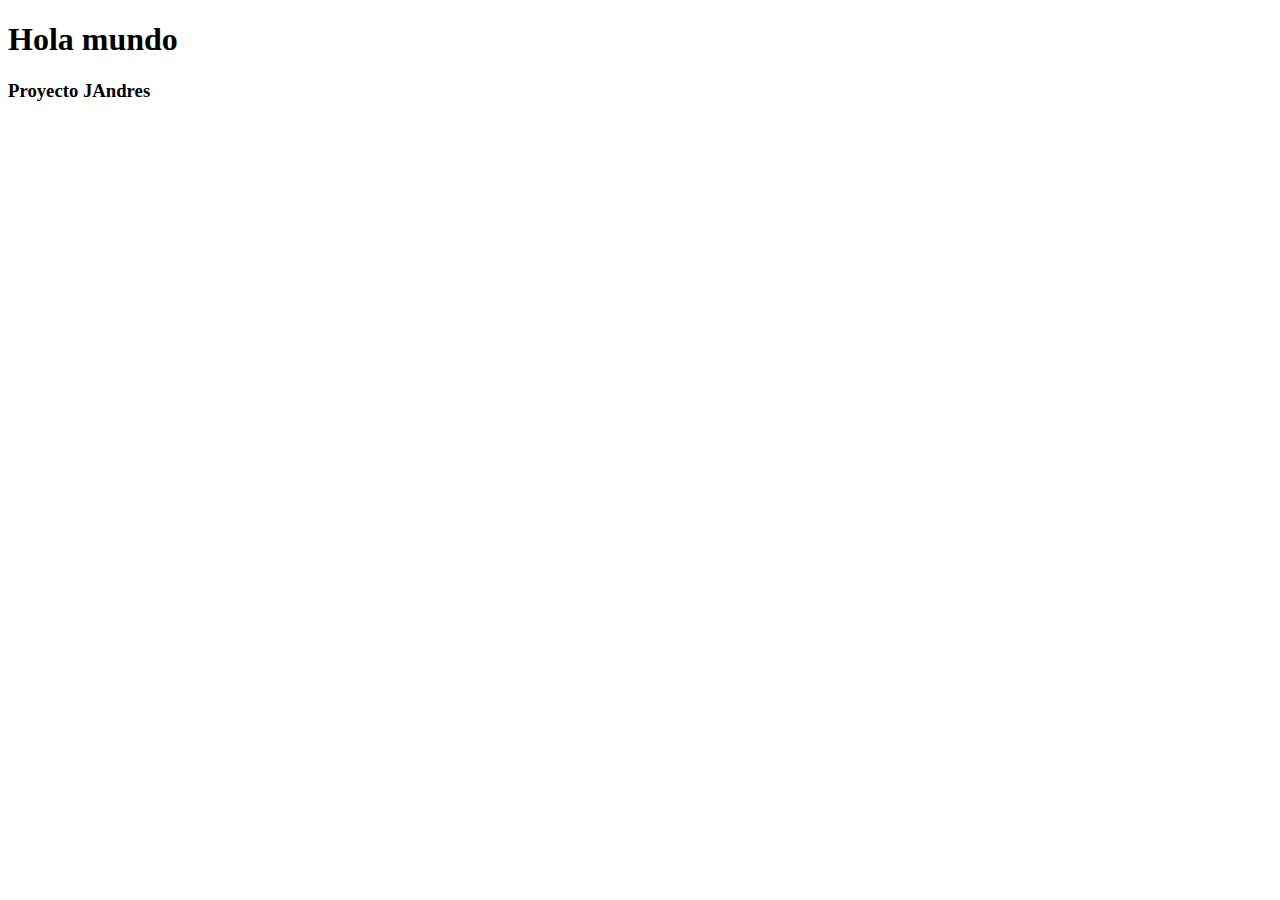
==== JAndres/Index.html @ 01a49d44 "initial commit" ====
<!DOCTYPE html>
<html lang="es">
<head>
	<meta charset="UTF-8">
	<meta name="viewport" content="width=device-width, initial-scale=1.0">
	<title>Landing Page</title>
</head>
<body>
	<h1 class="h1">Hola mundo</h1>
	<h3 class="h3">Proyecto JAndres</h3>
</body>
</html>
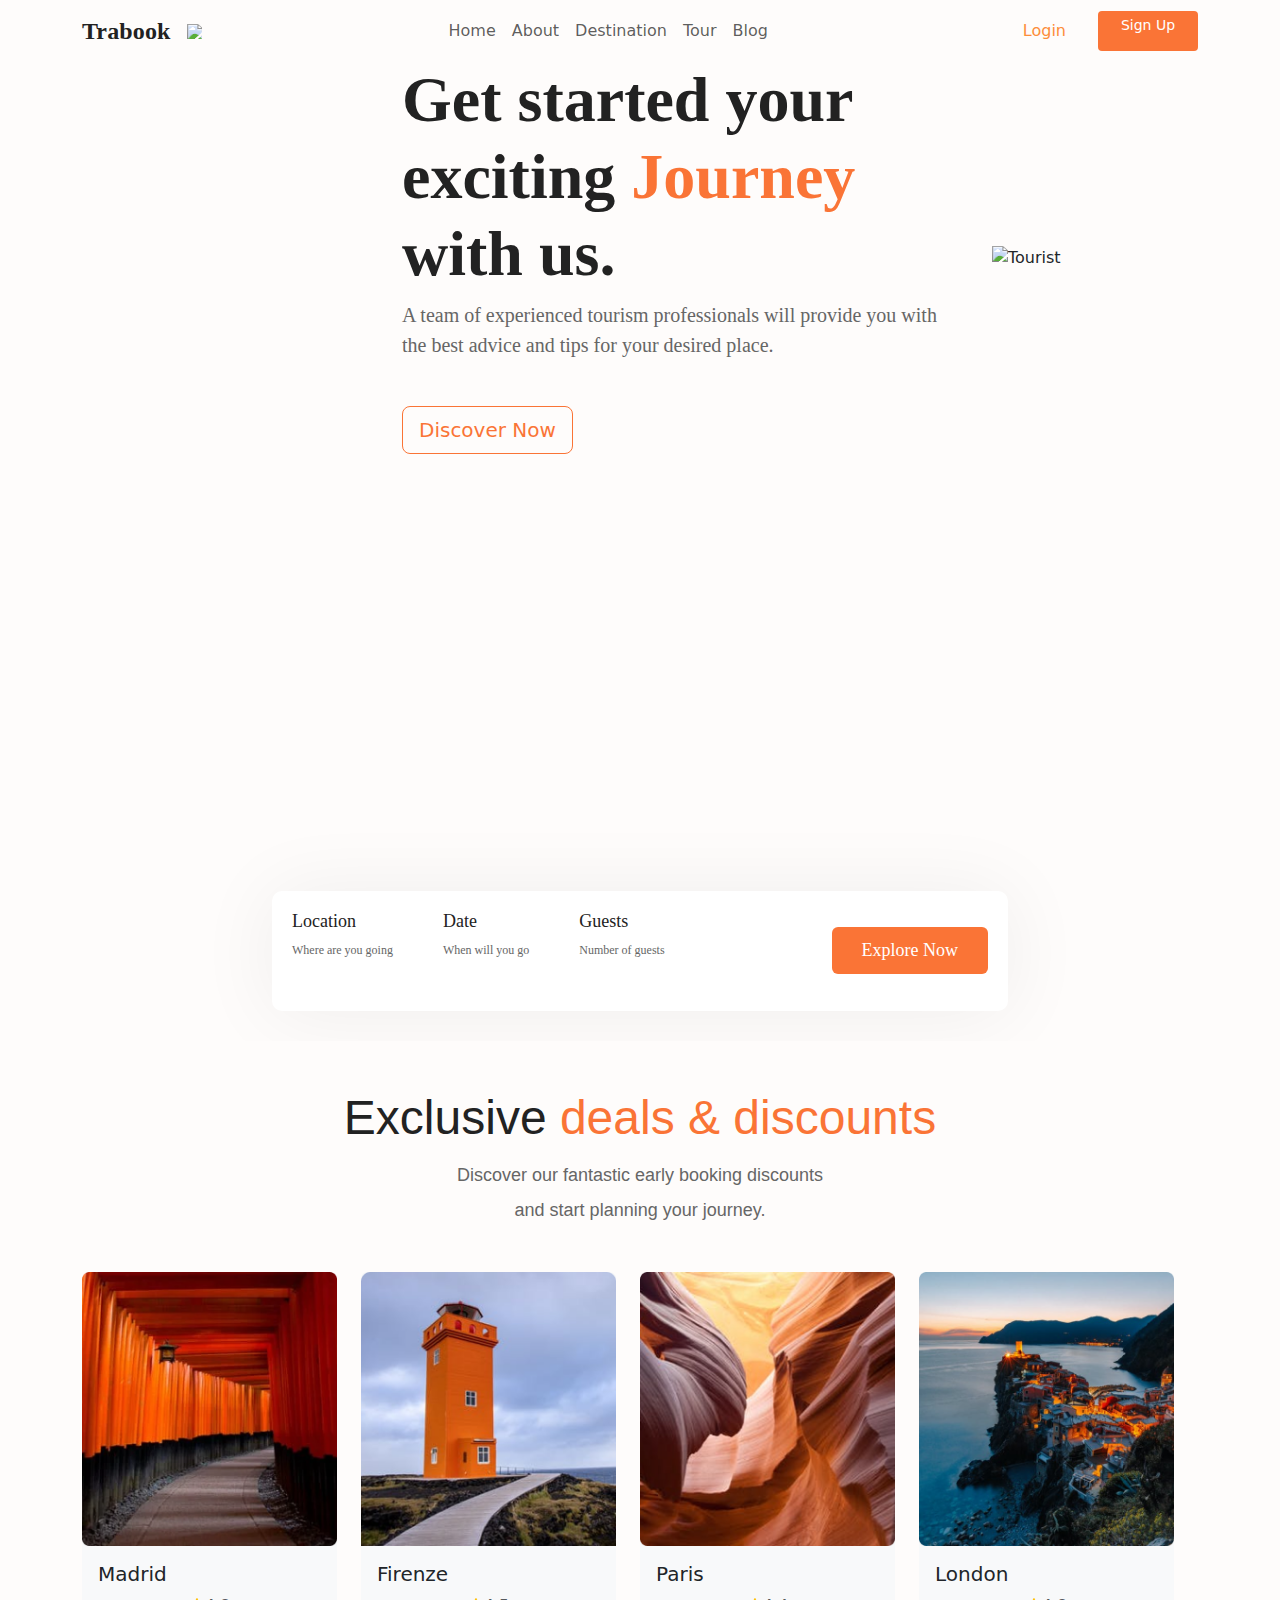
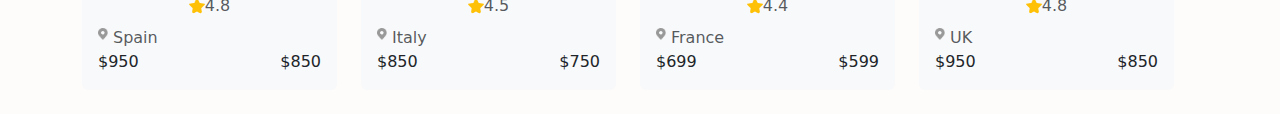
==== commit 6f6b678f: "First commit hero page and exclusive deals" ====
--- a/JAndres/Index.html
+++ b/JAndres/Index.html
@@ -1,12 +1,227 @@
 <!DOCTYPE html>
-<html lang="es">
+<html lang="en">
 <head>
-	<meta charset="UTF-8">
-	<meta name="viewport" content="width=device-width, initial-scale=1.0">
-	<title>Landing Page</title>
+  <meta charset="UTF-8">
+  <meta name="viewport" content="width=device-width, initial-scale=1.0">
+  <title>Your Landing Page</title>
+  <link href="https://cdn.jsdelivr.net/npm/bootstrap@5.3.0/dist/css/bootstrap.min.css" rel="stylesheet">
 </head>
 <body>
-	<h1 class="h1">Hola mundo</h1>
-	<h3 class="h3">Proyecto JAndres</h3>
+
+<!--LANDING PAGE-->	
+  <!-- Nav Menu -->
+  <nav class="navbar navbar-expand-lg navbar-light" style="background: #FEFCFB;">
+    <div class="container">
+		<a class="navbar-brand" href="#" style="
+        font-family: 'Volkhov';
+        font-style: normal;
+        font-weight: 700;
+        font-size: 24px;
+        letter-spacing: 0.006em;
+        color: #222222;">Trabook</a>
+		<img class="vector" src="/img/Vector.png" alt="Vector" style="
+		width: 15px;
+    	height: 15px;
+    	background: #fefcfb;">
+      <div class="collapse navbar-collapse justify-content-center" id="navbarNav">
+        <ul class="navbar-nav">
+          <li class="nav-item"><a class="nav-link" href="#">Home</a></li>
+          <li class="nav-item"><a class="nav-link" href="#">About</a></li>
+          <li class="nav-item"><a class="nav-link" href="#">Destination</a></li>
+          <li class="nav-item"><a class="nav-link" href="#">Tour</a></li>
+          <li class="nav-item"><a class="nav-link" href="#">Blog</a></li>
+        </ul>
+      </div>
+      <div class="navbar-nav ms-auto">
+        <a class="nav-link me-4" href="#" style="color: #FD8D3A;">Login</a>
+		<a class="btn btn-primary btn-sm" href="#" style="
+    	width: 100px;
+    	height: 40px;
+		background-color: #FA7436;
+		border: none;">
+		Sign Up
+	  </a>
+      </div>
+    </div>
+  </nav>
+
+  <!-- Hero Section -->
+  <section class="hero" style="position: relative; width: 1920px; height: 999px; background: #FEFCFB;">
+    <div class="container">
+      <div class="row align-items-center">
+        <div class="col-md-6">
+          <h1 class="display-4" style="font-family: 'Volkhov'; font-weight: 700; font-size: 64px; color: #222222;">
+            Get started your exciting <span style="color: #FA7436;">Journey</span> with us.
+          </h1>
+          <p class="lead" style="font-family: 'Poppins'; font-weight: 400; font-size: 20px; color: #666666;">
+            A team of experienced tourism professionals will provide you with the best advice and tips for your desired place.
+          </p>
+          <a href="#" class="btn btn-outline-primary btn-lg" style="border-color: #FA7436; color: #FA7436; margin-top: 30px">Discover Now</a>
+        </div>
+        <div class="col-md-6">		  
+			<div class="background-overlay" style="position: absolute;
+			width: 25%;
+			height: 30%;
+			background-image: url(/img/touristbg.png);
+			background-size: cover;
+			background-position: center;
+			opacity: 1.0;
+        	"></div>
+          <img src="/img/tourist-with-thumb-up__1_-removebg 1.png" style="max-width: 100%; margin: 20px;" alt="Tourist" class="img-fluid">
+
+        </div>
+      </div>
+    </div>
+  </section>
+
+<!-- Search Bar Section -->
+<section class="search-bar" style="position: relative; background: #FEFCFB; margin-top: -200px; padding: 30px 0;">
+	<div class="container">
+	  <div class="row justify-content-center">
+		<div class="col-md-8">
+		  <div class="search-box" style="background: #FFFFFF; box-shadow: 0px 2px 80px 2px rgba(0, 0, 0, 0.06); border-radius: 10px; padding: 20px; display: flex; justify-content: space-between; align-items: center;">
+			<div class="d-flex">
+			  <div class="text-left mb-3 " style="margin-right: 50px;">
+				<h3 style="font-family: 'Poppins'; font-weight: 500; font-size: 18px; color: #222222;">Location</h3>
+				
+				<p style="font-family: 'Poppins'; font-weight: 400; font-size: 12px; color: #666666;">Where are you going</p>
+			  </div>
+			  <div class="text-left mb-3 " style="margin-right: 50px;" >
+				<h3 style="font-family: 'Poppins'; font-weight: 500; font-size: 18px; color: #222222;">Date</h3>
+				<p style="font-family: 'Poppins'; font-weight: 400; font-size: 12px; color: #666666;">When will you go</p>
+			  </div>
+			  <div class="text-left mb-3" style="margin-right: 30px;">
+				<h3 style="font-family: 'Poppins'; font-weight: 500; font-size: 18px; color: #222222;">Guests</h3>
+				<p style="font-family: 'Poppins'; font-weight: 400; font-size: 12px; color: #666666;">Number of guests</p>
+			  </div>
+			</div>
+			<div class="text-left">
+			  <a href="#" class="btn btn-primary" style="background-color: #FA7436; font-family: 'Poppins'; font-weight: 500; font-size: 18px; padding: 10px 30px; border: none;">Explore Now</a>
+			</div>
+		  </div>
+		</div>
+	  </div>
+	</div>
+  </section>
+
+<!-- Exclusive Deals Section -->
+<section class="exclusive-deals" style="position: relative; background: #FEFCFB;">
+    <div class="container">
+        <div class="row">
+            <div class="col-lg-12 text-center">
+                <h2 class="font-weight-bold mt-5 mb-3" style="font-family: 'Volkhov', sans-serif; font-size: 48px; color: #222222;">Exclusive <span style="color: #FA7436;">deals & discounts</span></h2>
+                    <div class="col-md-12">
+                        <p class="font-weight-light mb-2" style="font-family: 'Poppins', sans-serif; font-size: 18px; color: #666666;">Discover our fantastic early booking discounts</p>
+                        <p class="font-weight-light mb-5" style="font-family: 'Poppins', sans-serif; font-size: 18px; color: #666666;">and start planning your journey.</p>
+                    </div>
+        </div>
+        <div class="row">
+            <div class="col-lg-3 mb-4">
+                <div class="card bg-light border-0">
+                    <img src="img/Image(1).png" class="card-img-top" alt="...">
+                    <div class="card-body">
+                        <h5 class="card-title">Madrid</h5>
+                        <div class="d-flex align-items-center justify-content-center">
+                            <img src="img/star.png" alt="Star" class="mr-1">
+                            <span class="font-weight-bold text-muted">4.8</span>
+                        </div>
+						<div class="d-flex align-items-center justify-content-left">
+							<img src="img/Vector(1).png" alt="vector-point" class="mr-3" style="margin-right: 5px; width: 10px;">
+							<p class="card-text text-muted mt-2">Spain</p>
+							</div>
+                        <div class="d-flex justify-content-between align-items-center">                           
+							<span class="font-weight-light">$950</span>
+                            <span class="font-weight-bold">$850</span>
+ 
+                        </div>
+                    </div>
+                </div>
+            </div>
+            <div class="col-lg-3 mb-4">
+                <div class="card bg-light border-0">
+					<div class="background-overlay" style="position: absolute;
+					width: 100%;
+					height: 60%;
+					background-image: url(/img/Hover\ effect.png);
+					background-size: cover;
+					background-position: center;
+					opacity: 1.0;
+					"></div>
+                    <img src="img/Image(2).png" class="card-img-top" alt="...">
+                    <div class="card-body">
+                        <h5 class="card-title">Firenze</h5>
+                        <div class="d-flex align-items-center justify-content-center">
+                            <img src="img/star.png" alt="Star" class="mr-1">
+                            <span class="font-weight-bold text-muted">4.5</span>
+                        </div>
+						<div class="d-flex align-items-center justify-content-left">
+							<img src="img/Vector(1).png" alt="vector-point" class="mr-3" style="margin-right: 5px; width: 10px;">
+							<p class="card-text text-muted mt-2">Italy</p>
+							</div>
+                        <div class="d-flex justify-content-between align-items-center">
+							<span class="font-weight-light">$850</span>
+                            <span class="font-weight-bold">$750</span>
+                            
+                        </div>
+                    </div>
+                </div>
+            </div>
+            <div class="col-lg-3 mb-4">
+                <div class="card bg-light border-0">
+                    <img src="img/Image(3).png" class="card-img-top" alt="...">
+                    <div class="card-body">
+                        <h5 class="card-title">Paris</h5>
+                        <div class="d-flex align-items-center justify-content-center">
+                            <img src="img/star.png" alt="Star" class="mr-1">
+                            <span class="font-weight-bold text-muted">4.4</span>
+                        </div>
+						<div class="d-flex align-items-center justify-content-left">
+							<img src="img/Vector(1).png" alt="vector-point" class="mr-3" style="margin-right: 5px; width: 10px;">
+							<p class="card-text text-muted mt-2">France</p>
+							</div>
+                        <div class="d-flex justify-content-between align-items-center">     
+							<span class="font-weight-light">$699</span>
+                            <span class="font-weight-bold">$599</span>
+                       
+                        </div>
+                    </div>
+                </div>
+            </div>
+            <div class="col-lg-3 mb-4">
+                <div class="card bg-light border-0">
+                    <img src="img/Image(4).png" class="card-img-top" alt="...">
+                    <div class="card-body">
+                       <h5 class="card-title">London</h5>
+                        <div class="d-flex align-items-center justify-content-center"> 
+                            <img src="img/star.png" alt="Star" class="mr-1">
+                            <span class="font-weight-bold text-muted">4.8</span>
+                        </div>
+						<div class="d-flex align-items-center justify-content-left">
+						<img src="img/Vector(1).png" alt="vector-point" class="mr-3" style="margin-right: 5px; width: 10px;">
+                        <p class="card-text text-muted mt-2">UK</p>
+						</div>
+                        <div class="d-flex justify-content-between align-items-center">
+							<span class="font-weight-light">$950</span>
+                            <span class="font-weight-bold">$850</span>
+                            
+                        </div>
+                    </div>
+                </div>
+            </div>
+        </div>
+    </div>
+</section>
+
+
+  
+  
+  
+  
+  
+  
+  
+  
+
+  <script src="https://cdn.jsdelivr.net/npm/bootstrap@5.3.0/dist/js/bootstrap.bundle.min.js"></script>
 </body>
-</html>+</html>
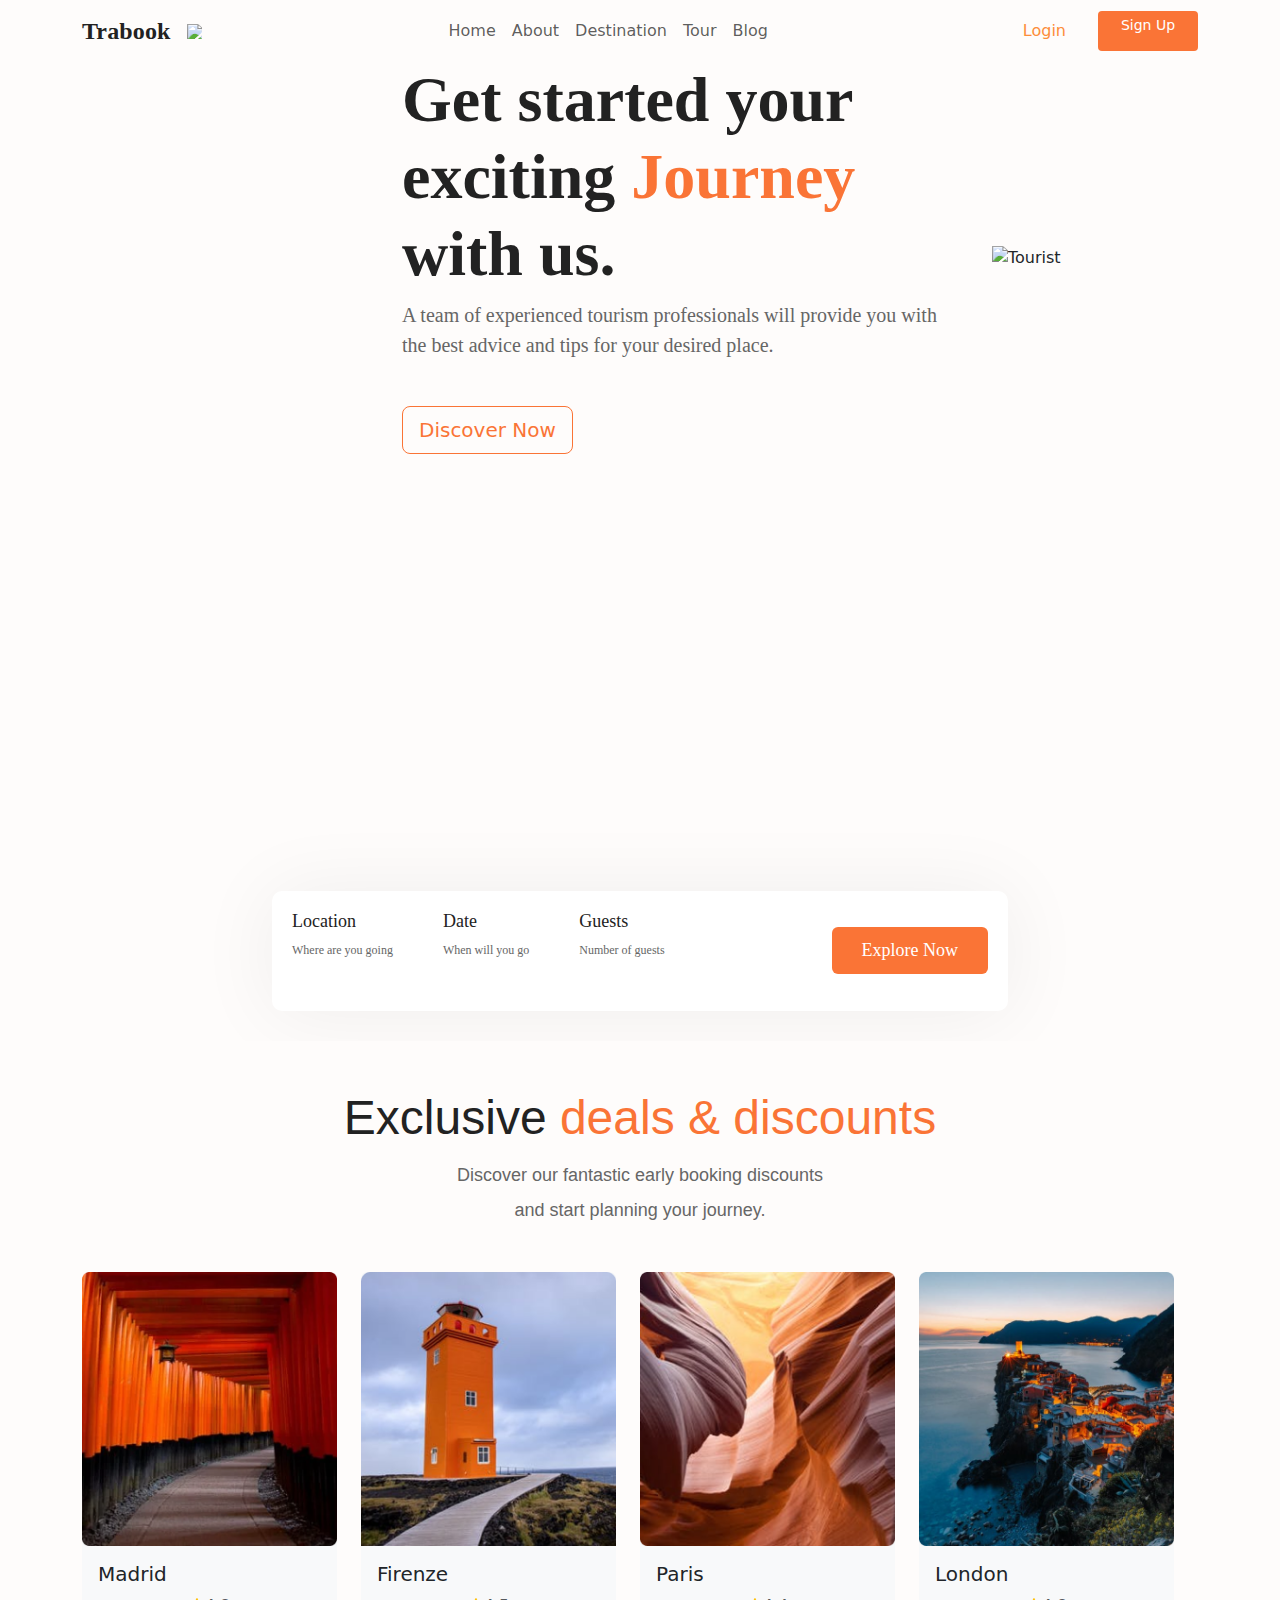
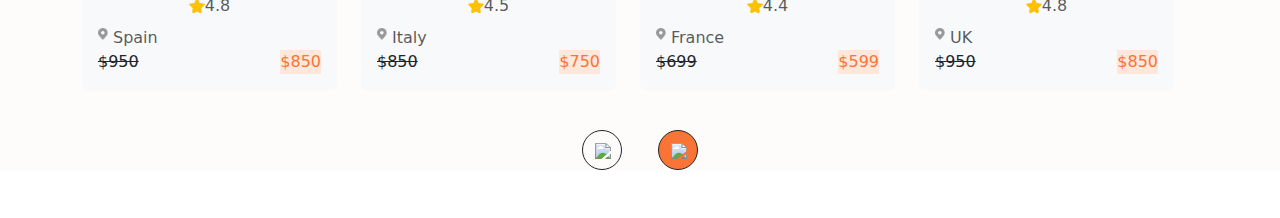
==== commit 89018251: "Added slider buttons" ====
--- a/JAndres/Index.html
+++ b/JAndres/Index.html
@@ -130,8 +130,8 @@
 							<p class="card-text text-muted mt-2">Spain</p>
 							</div>
                         <div class="d-flex justify-content-between align-items-center">                           
-							<span class="font-weight-light">$950</span>
-                            <span class="font-weight-bold">$850</span>
+							<del class="font-weight-light">$950</del>
+                            <span class="font-weight-bold" style="color: #FA7436; background-color: #FFE7DB;">$850</span>
  
                         </div>
                     </div>
@@ -159,8 +159,8 @@
 							<p class="card-text text-muted mt-2">Italy</p>
 							</div>
                         <div class="d-flex justify-content-between align-items-center">
-							<span class="font-weight-light">$850</span>
-                            <span class="font-weight-bold">$750</span>
+							<del class="font-weight-light">$850</del>
+                            <span class="font-weight-bold" style="color: #FA7436; background-color: #FFE7DB;">$750</span>
                             
                         </div>
                     </div>
@@ -180,8 +180,8 @@
 							<p class="card-text text-muted mt-2">France</p>
 							</div>
                         <div class="d-flex justify-content-between align-items-center">     
-							<span class="font-weight-light">$699</span>
-                            <span class="font-weight-bold">$599</span>
+							              <del class="font-weight-light ">$699</del>
+                            <span class="font-weight-bold" style="color: #FA7436; background-color: #FFE7DB;;">$599</span>
                        
                         </div>
                     </div>
@@ -201,19 +201,30 @@
                         <p class="card-text text-muted mt-2">UK</p>
 						</div>
                         <div class="d-flex justify-content-between align-items-center">
-							<span class="font-weight-light">$950</span>
-                            <span class="font-weight-bold">$850</span>
+							<del class="font-weight-light">$950</del>
+                            <span class="font-weight-bold" style="color: #FA7436; background-color: #FFE7DB;;">$850</span>
                             
                         </div>
                     </div>
                 </div>
             </div>
         </div>
-    </div>
+        </div>
+        <div class="row mt-3 mb-5" >
+          <div class="col-12 text-center">
+              <button class="btn btn-dark rounded-circle" style="width: 40px; height: 40px; margin-right: 30px; background-color: #FEFCFB;">
+                  <span> <img src="/img/arrow-left.svg" style=" width: 20px;"> </span>
+              </button>
+              <button class="btn btn-dark rounded-circle" style="width: 40px; height: 40px; background-color: #FA7436;">
+                <span > <img src="/img/arrow-right.svg" style=" width: 20px; color: #FFFFFF;"> </span>
+              </button>
+          </div>
+        </div>
 </section>
 
 
-  
+
+
   
   
   
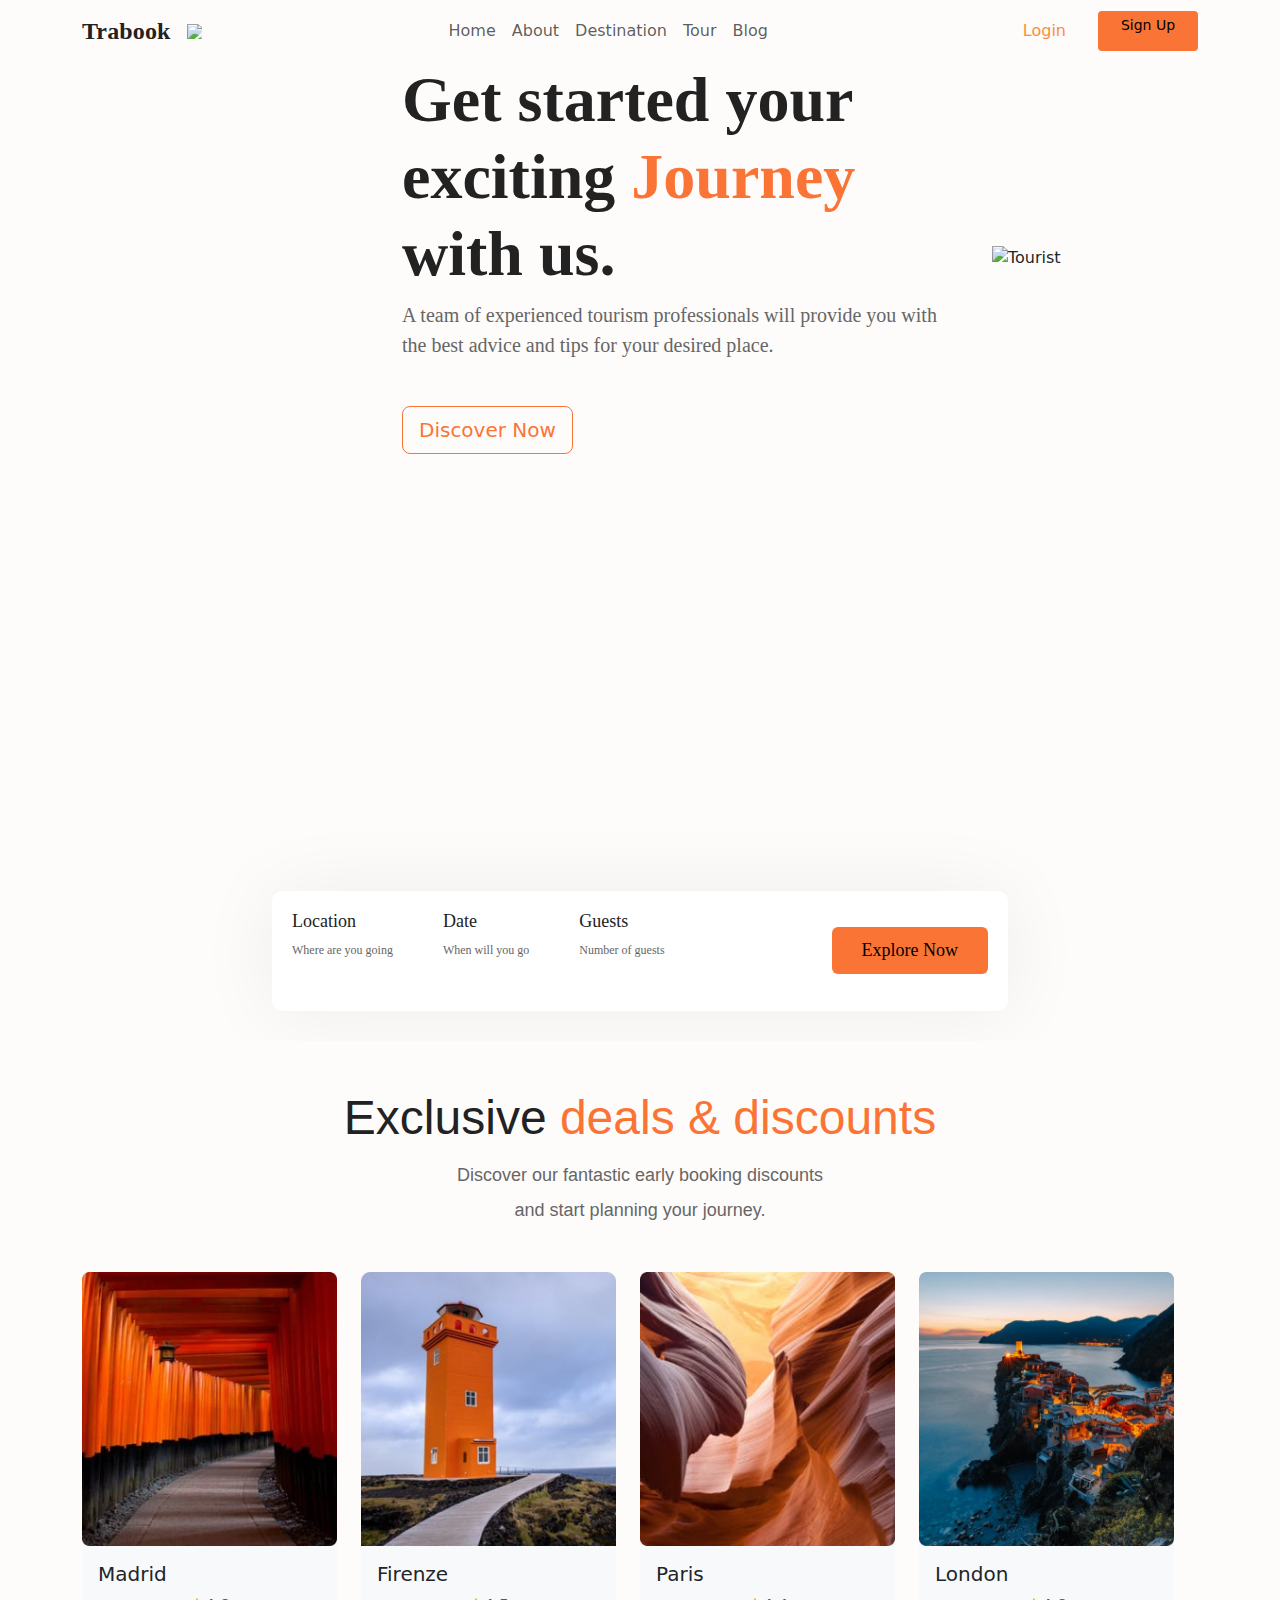
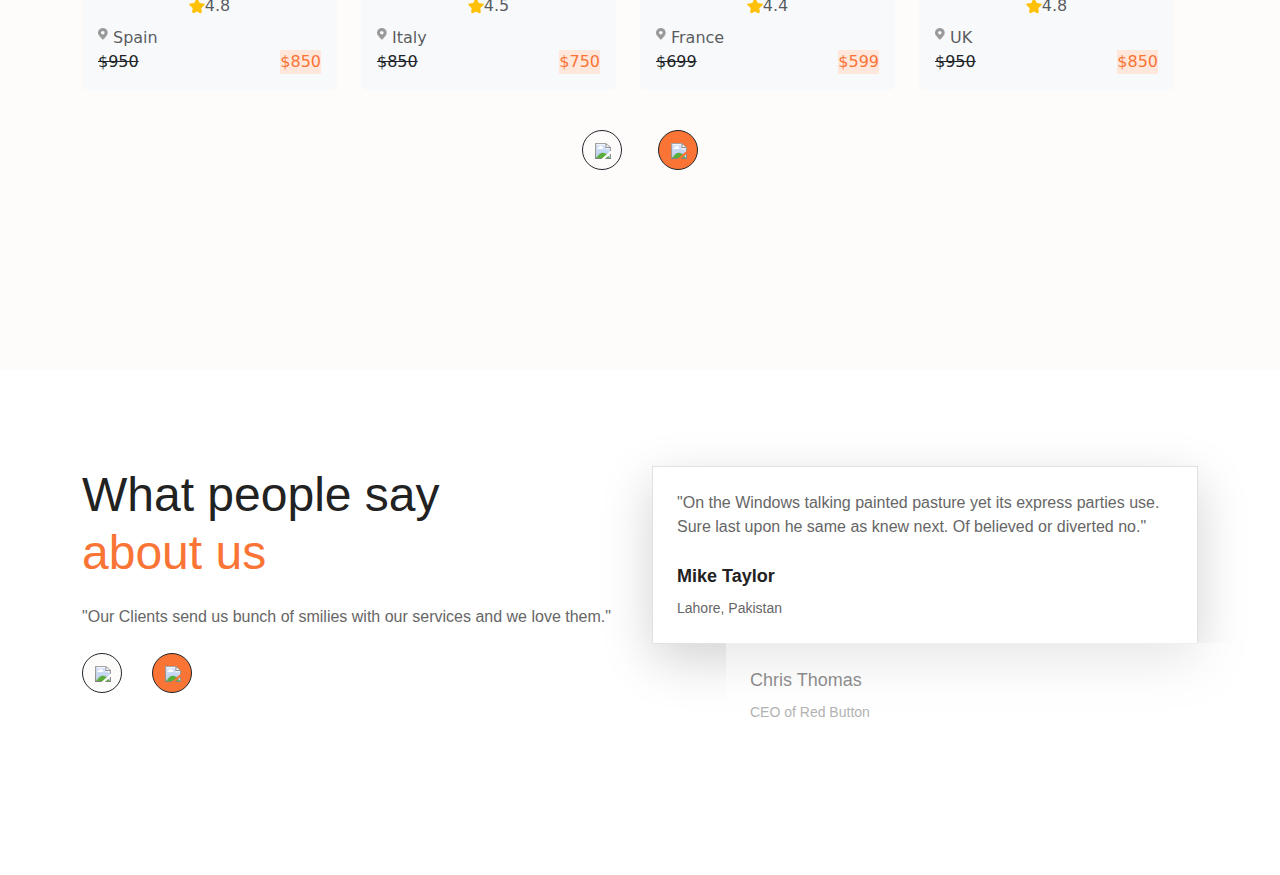
==== commit 03962afa: "What people say about us first commit" ====
--- a/JAndres/Index.html
+++ b/JAndres/Index.html
@@ -34,7 +34,7 @@
       </div>
       <div class="navbar-nav ms-auto">
         <a class="nav-link me-4" href="#" style="color: #FD8D3A;">Login</a>
-		<a class="btn btn-primary btn-sm" href="#" style="
+		<a class="btn btn-light btn-sm" href="#" style="
     	width: 100px;
     	height: 40px;
 		background-color: #FA7436;
@@ -96,7 +96,7 @@
 			  </div>
 			</div>
 			<div class="text-left">
-			  <a href="#" class="btn btn-primary" style="background-color: #FA7436; font-family: 'Poppins'; font-weight: 500; font-size: 18px; padding: 10px 30px; border: none;">Explore Now</a>
+			  <a href="#" class="btn btn-light" style="background-color: #FA7436; font-family: 'Poppins'; font-weight: 500; font-size: 18px; padding: 10px 30px; border: none;">Explore Now</a>
 			</div>
 		  </div>
 		</div>
@@ -105,7 +105,7 @@
   </section>
 
 <!-- Exclusive Deals Section -->
-<section class="exclusive-deals" style="position: relative; background: #FEFCFB;">
+<section class="exclusive-deals mb-5" style="position: relative; background: #FEFCFB;">
     <div class="container">
         <div class="row">
             <div class="col-lg-12 text-center">
@@ -211,7 +211,7 @@
         </div>
         </div>
         <div class="row mt-3 mb-5" >
-          <div class="col-12 text-center">
+          <div class="col-12 text-center" style="margin-bottom: 200px;">
               <button class="btn btn-dark rounded-circle" style="width: 40px; height: 40px; margin-right: 30px; background-color: #FEFCFB;">
                   <span> <img src="/img/arrow-left.svg" style=" width: 20px;"> </span>
               </button>
@@ -222,7 +222,49 @@
         </div>
 </section>
 
-
+<!--Testimonial section-->
+<section class="testimonial-section py-5">
+  <div class="container">
+      <div class="row">
+          <div class="col-lg-6">
+              <h2 class="font-weight-bold mb-4" style="font-family: 'Volkhov', sans-serif; font-size: 48px;">
+                  <span style="color: #222222;">What people say</span><br>
+                  <span style="color: #FA7436;"> about us</span>
+              </h2>
+              <p class="font-italic mb-4" style="font-family: 'Roboto', sans-serif; font-size: 16px; color: #666666;">
+                  "Our Clients send us bunch of smilies with our services and we love them."
+              </p>
+              <div class="d-flex">
+                  <div class="slider-buttons mr-2">
+                    <button class="btn btn-dark rounded-circle" style="width: 40px; height: 40px; margin-right: 30px; background-color: #FEFCFB;">
+                      <span> <img src="/img/arrow-left.svg" style=" width: 20px;"> </span>
+                  </button>
+                  </div>
+                  <div class="slider-buttons">
+                    <button class="btn btn-dark rounded-circle" style="width: 40px; height: 40px; background-color: #FA7436;">
+                      <span > <img src="/img/arrow-right.svg" style=" width: 20px; color: #FFFFFF;"> </span>
+                    </button>
+                  </div>
+              </div>
+          </div>
+          <div class="col-lg-6">
+              <div class="testimonial-box bg-white border rounded-lg shadow-lg position-relative">
+                  <div class="testimonial-client-1 p-4">
+                      <p class="font-weight-normal mb-4" style="font-family: 'Roboto', sans-serif; font-size: 16px; color: #666666;">
+                          "On the Windows talking painted pasture yet its express parties use. Sure last upon he same as knew next. Of believed or diverted no."
+                      </p>
+                      <p class="font-weight-bold mb-2" style="font-family: 'Poppins', sans-serif; font-size: 18px; color: #222222; font-weight: bold;">Mike Taylor</p>
+                      <p class="font-weight-normal mb-0" style="font-family: 'Poppins', sans-serif; font-size: 14px; color: #666666;">Lahore, Pakistan</p>
+                  </div>
+                  <div class="testimonial-client-2 p-4 position-absolute" style="background: rgba(255, 255, 255, 0.9); opacity: 0.5; margin-left: -854px; width: 602px; height: 232px; left: 927px; ;">
+                      <p class="font-weight-bold mb-2" style="font-family: 'Poppins', sans-serif; font-size: 18px; color: #222222;">Chris Thomas</p>
+                      <p class="font-weight-normal mb-0" style="font-family: 'Poppins', sans-serif; font-size: 14px; color: #666666;">CEO of Red Button</p>
+                  </div>
+              </div>
+          </div>
+      </div>
+  </div>
+</section>
 
 
   
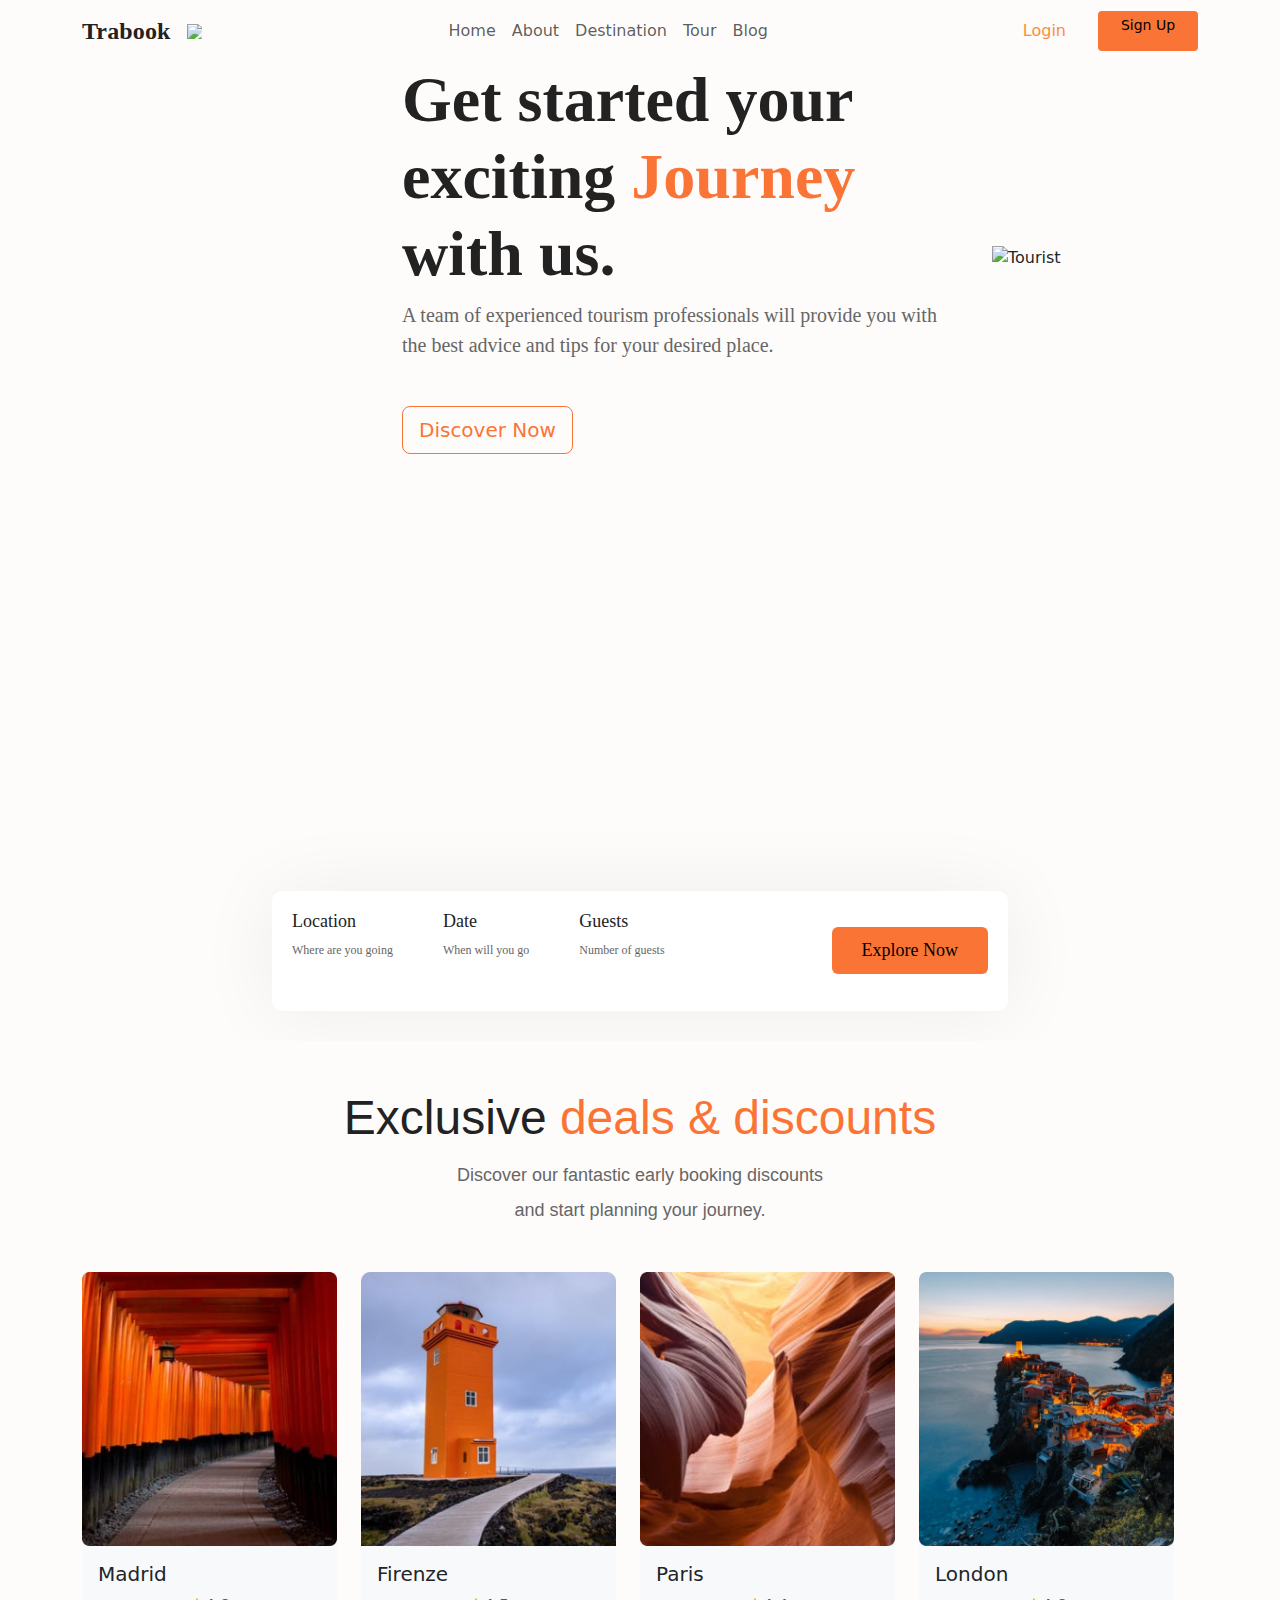
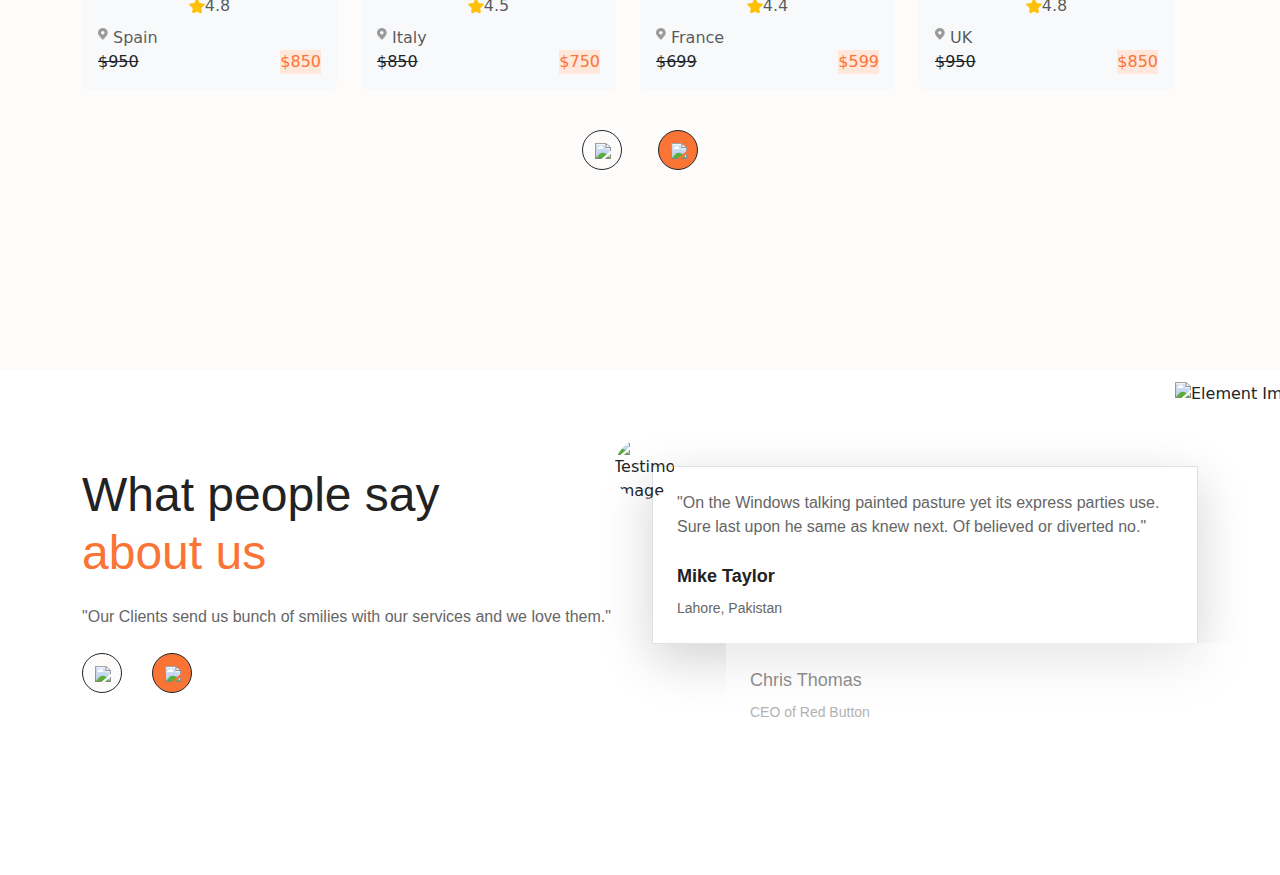
==== commit 7b12bf45: "Testimonial section second commit" ====
--- a/JAndres/Index.html
+++ b/JAndres/Index.html
@@ -249,6 +249,9 @@
           </div>
           <div class="col-lg-6">
               <div class="testimonial-box bg-white border rounded-lg shadow-lg position-relative">
+                <div class="rounded-image">
+                  <img src="/img/testimonial1.png" alt="Testimonial Image" class="rounded-circle" style="position: absolute; left: -39px; top: -28px; width: 60px; height: 60px;">
+              </div>
                   <div class="testimonial-client-1 p-4">
                       <p class="font-weight-normal mb-4" style="font-family: 'Roboto', sans-serif; font-size: 16px; color: #666666;">
                           "On the Windows talking painted pasture yet its express parties use. Sure last upon he same as knew next. Of believed or diverted no."
@@ -260,6 +263,12 @@
                       <p class="font-weight-bold mb-2" style="font-family: 'Poppins', sans-serif; font-size: 18px; color: #222222;">Chris Thomas</p>
                       <p class="font-weight-normal mb-0" style="font-family: 'Poppins', sans-serif; font-size: 14px; color: #666666;">CEO of Red Button</p>
                   </div>
+                  <img src="/img/Element.png" alt="Element Image" style="    position: absolute;
+                  width: 159px;
+                  height: 186px;
+                  right: -137px;
+                  top: -85px;
+                  ">
               </div>
           </div>
       </div>
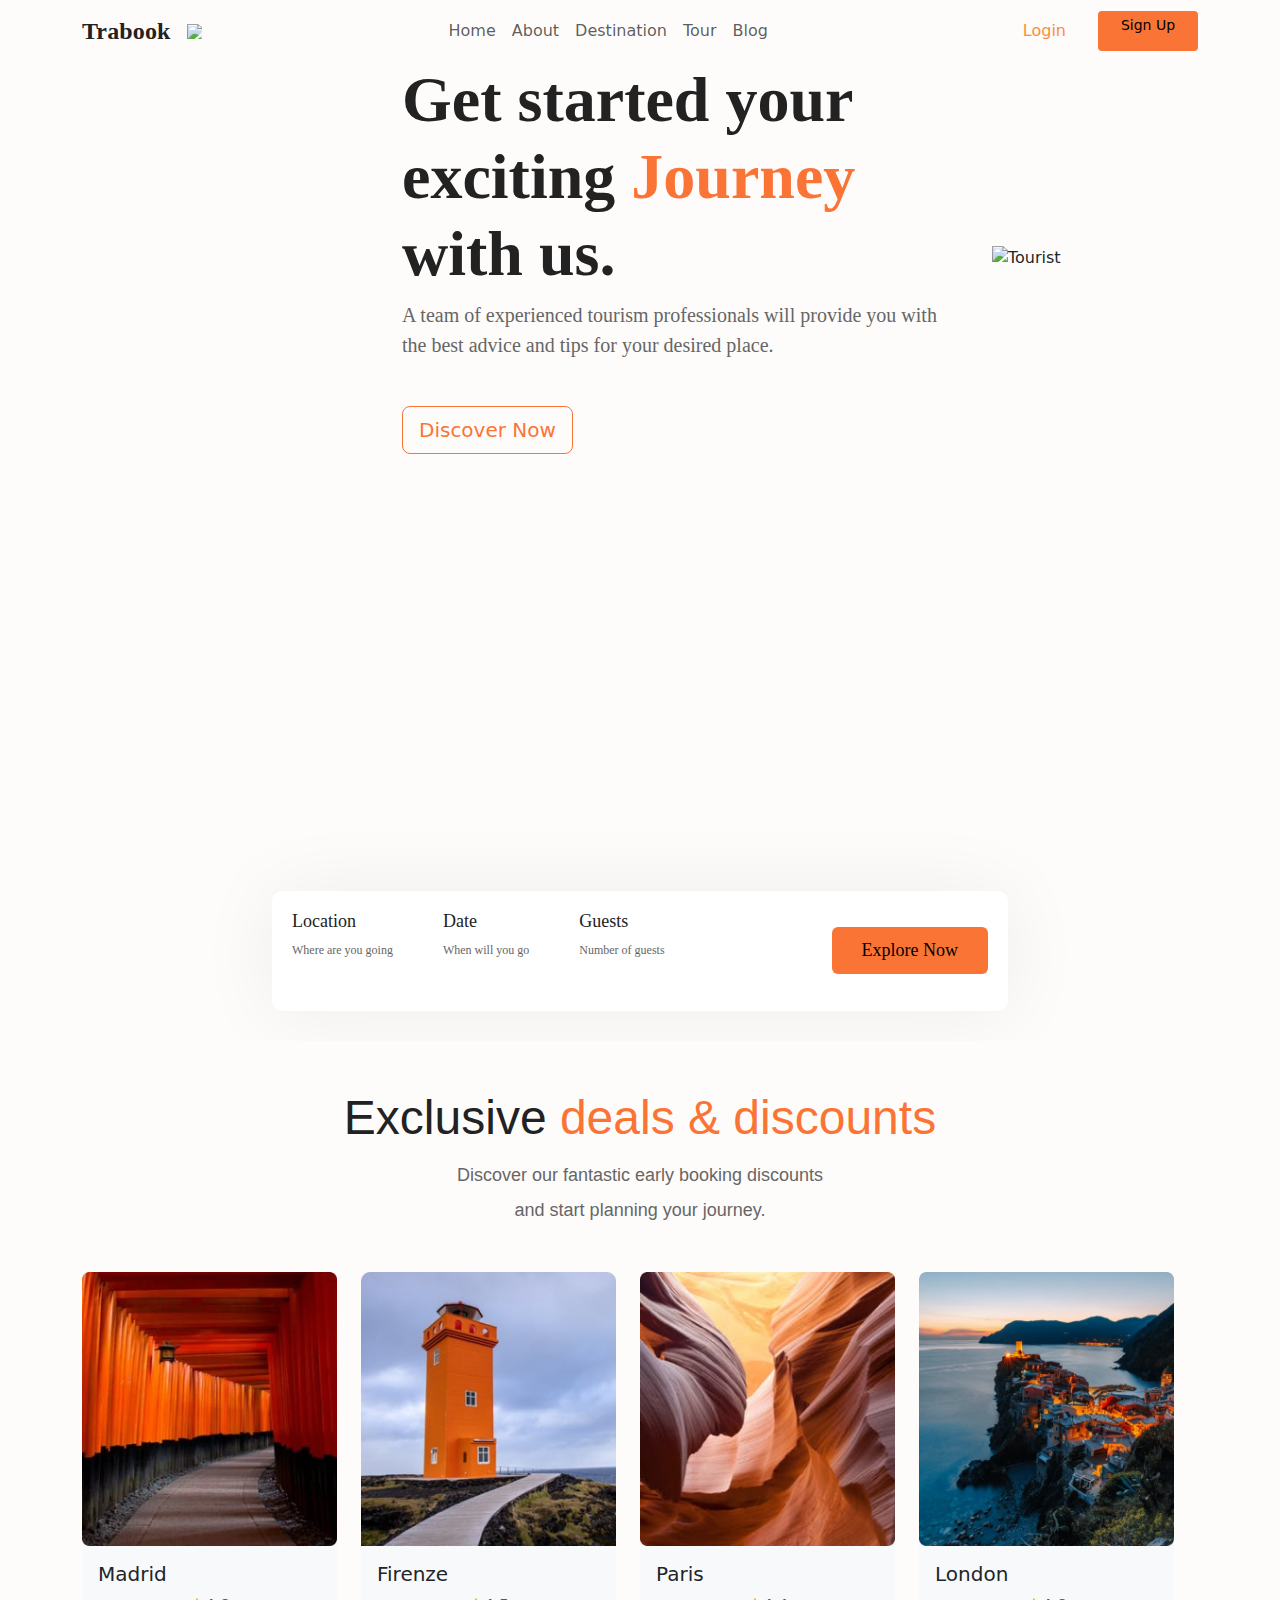
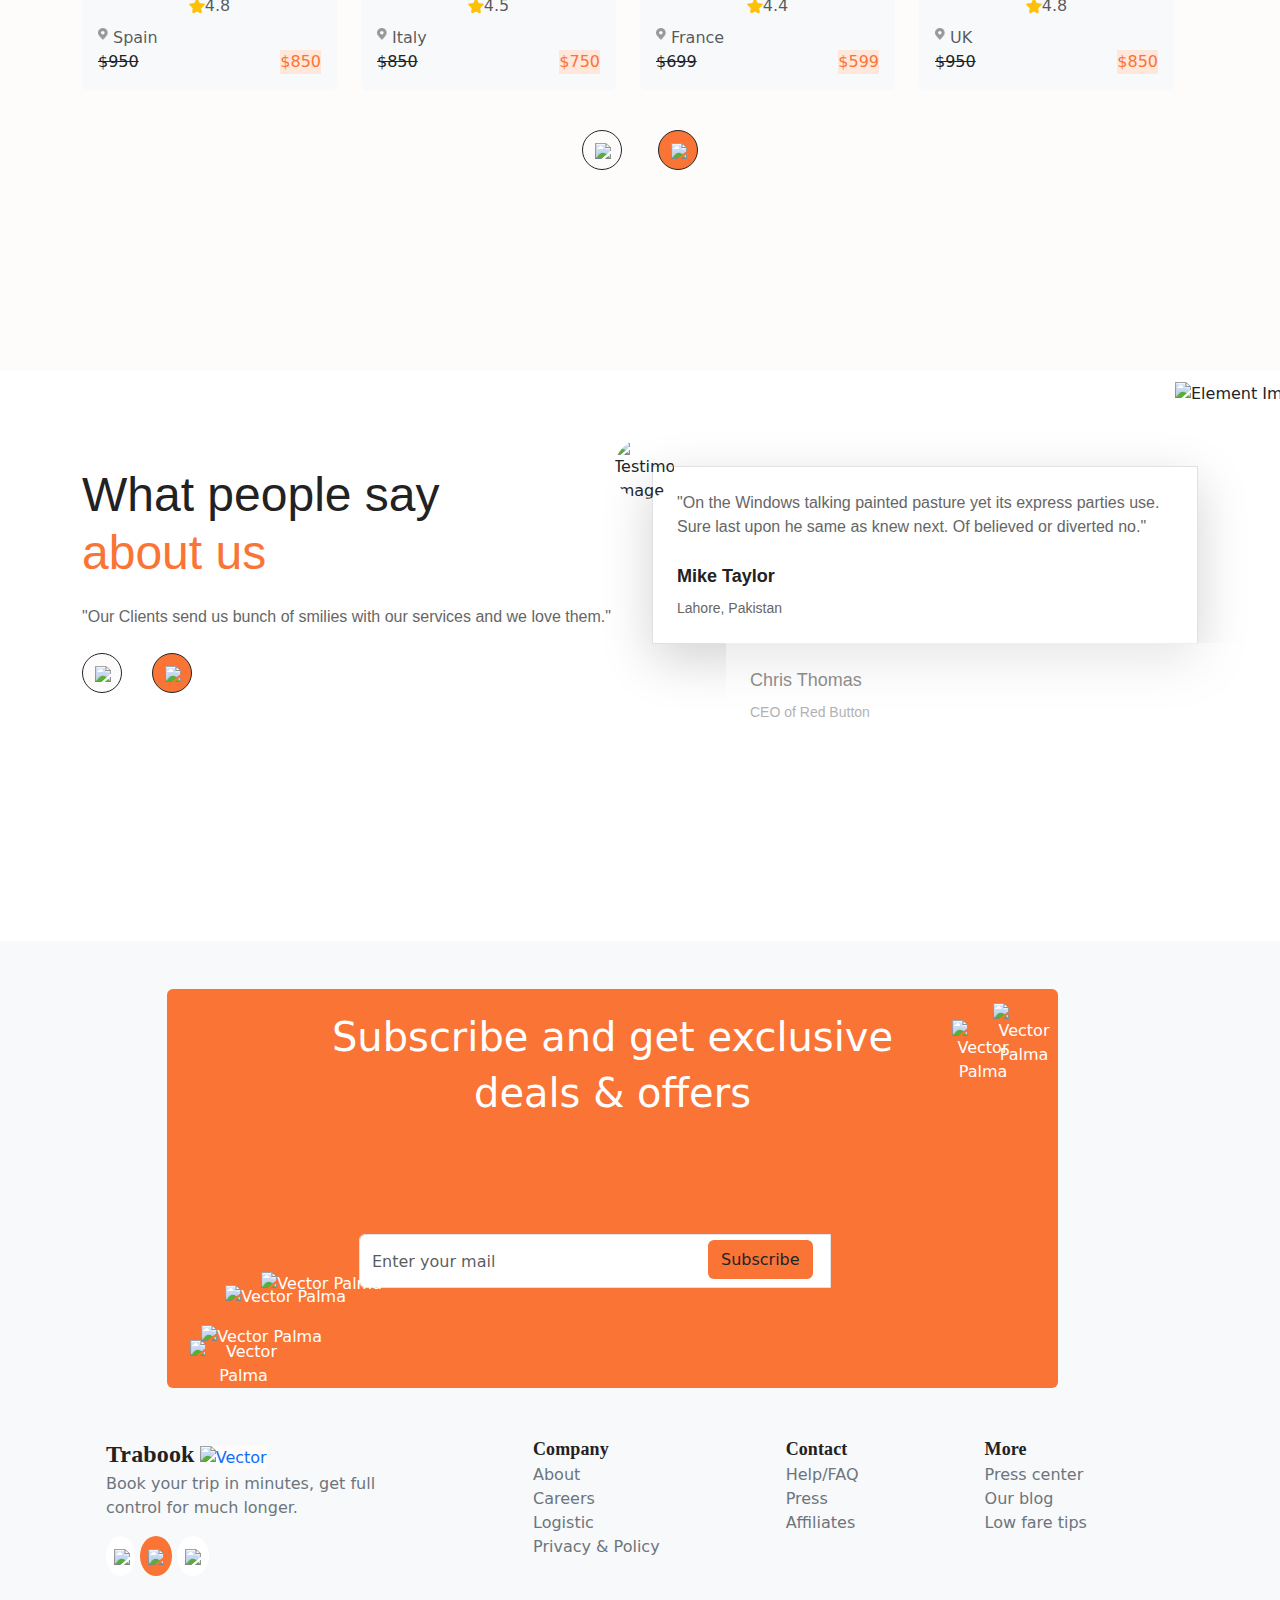
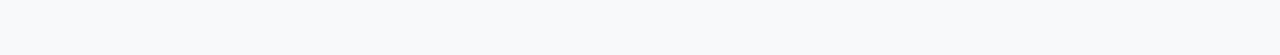
==== commit 75b0dec2: "Footer commit" ====
--- a/JAndres/Index.html
+++ b/JAndres/Index.html
@@ -223,7 +223,7 @@
 </section>
 
 <!--Testimonial section-->
-<section class="testimonial-section py-5">
+<section class="testimonial-section py-5 " style="margin-bottom: 200px;">
   <div class="container">
       <div class="row">
           <div class="col-lg-6">
@@ -276,13 +276,163 @@
 </section>
 
 
-  
-  
-  
-  
-  
-  
-  
+<footer class="bg-light">
+  <div class="container py-5">
+      <div class="row">
+          <div class="col-md-12 text-center mb-4">
+              <div class="p-4 text-white rounded" style="    width: 891px;
+              height: 399px;
+              margin-left: 85px;
+              background-color: #FA7436;">
+                  <h1 class="font-weight-bold">Subscribe and get exclusive </h1>
+                  <h1 class="font-weight-bold">  deals & offers</h1>
+                  <div class="input-group mt-3">
+                    <input type="text" class="form-control" placeholder="Enter your mail" style="    max-width: 472px;
+                    margin-right: -93px;
+                    margin-top: 101px;
+                    height: 54px;
+                    left: 168px;">
+                    <div class="input-group-append">
+                      <button class="btn btn-ligh" type="button" style="    left: 139px;
+                      margin-top:  107px;;
+                      background-color: #FA7436;
+                      height: 39px;
+                      ">Subscribe</button>
+                  </div>
+                                  <img src="/img/Vector palma.png" alt="Vector Palma" style="position: absolute;
+                                    right: 20px;
+                                    top: -113px;
+                                    bottom: 27px;
+                                    width: 62px;
+                                    height: 77px;">
+
+                                  <img src="/img/Vector palma.png" alt="Vector Palma" style="position: absolute;
+                                    right: -21px;
+                                    top: -130px;
+                                    bottom: 211px;
+                                    width: 62px;
+                                    height: 77px;">
+                                  <img src="/img/Ellipse 19.png" alt="Vector Palma" style="    position: absolute;
+                                  top: 207px;
+                                  bottom: 244px;
+                                  width: 107px;
+                                  height: 60px;"> 
+                                  <img src="/img/Ellipse 20.png" alt="Vector Palma" style="position: absolute;
+                                  bottom: 247px;
+                                  bottom: -105px;
+                                  height: 57px;
+                                  height: 68px;
+                                  right: 712px;">
+
+                                  <img src="/img/Ellipse 22.png" alt="Vector Palma" style="position: absolute;
+                                 
+                                  bottom: -105px;
+                                  height: 108px;
+                                  right: 688px;"> 
+
+                                  <img src="/img/Ellipse 22.png" alt="Vector Palma" style="position: absolute;
+                                  bottom: -105px;
+                                  height: 121px;
+                                  right: 652px;">         
+              </div>
+          </div>
+      </div>
+      <div class="row">
+        <div class="col-md-12">
+          <div class="d-flex justify-content-between">
+            <div class="col-md-4">
+              <div class="p-4 ">
+                <div class="mb-3">
+                  <div class="font-weight-bold text-primary">		
+                    <a class="navbar-brand" href="#" style="
+                    font-family: 'Volkhov';
+                    font-style: normal;
+                    font-weight: 700;
+                    font-size: 24px;
+                    letter-spacing: 0.006em;
+                    color: #222222;">Trabook</a>
+                <img class="vector" src="/img/Vector.png" alt="Vector" style="
+                width: 15px;
+                  height: 15px;
+                  background: #fefcfb;"></div>
+                  <div class="text-secondary">Book your trip in minutes, get full control for much longer.</div>
+                </div>
+                <div class="rounded-circle bg-ligh text-white d-inline-block p-2 mr-2" style="
+                width: 29px;
+                background-color: #FFFFFF;
+            ">
+                  <span> <img src="/img/Facebook Icon.png" style=" width: 6px;"> </span>
+                </div>
+                <div class="rounded-circle bg-ligh text-white d-inline-block p-2 mr-2" style="background-color: #FA7436;">
+                  <span> <img src="/img/instagram 1.png" style=" width: 15px;"> </span>
+                </div>
+                <div class="rounded-circle bg-ligh text-white d-inline-block p-2" style="background-color: #FFFFFF;">
+                  <span> <img src="/img/Twitter.png" style= "width: 15px;"> </span>
+                </div>
+              </div>
+            </div>
+            <div class="col-md-8">
+              <div class="p-4 ">
+                <div class="d-flex justify-content-around">
+                  <div>
+                    <div class="mb-4">
+                      <div class="font-weight-bold text-primary">                    
+                        <a class="navbar-brand" href="#" style="
+                        font-family: 'Volkhov';
+                        font-style: normal;
+                        font-weight: 700;
+                        font-size: 18px;
+                        letter-spacing: 0.006em;
+                        color: #222222;">Company</a></div>
+                      <div class="text-secondary">About</div>
+                      <div class="text-secondary">Careers</div>
+                      <div class="text-secondary">Logistic</div>
+                      <div class="text-secondary">Privacy & Policy</div>
+                    </div>
+                  </div>
+                  <div>
+                    <div class="mb-4">
+                      <div class="font-weight-bold text-primary">                        
+                        <a class="navbar-brand" href="#" style="
+                        font-family: 'Volkhov';
+                        font-style: normal;
+                        font-weight: 700;
+                        font-size: 18px;
+                        letter-spacing: 0.006em;
+                        color: #222222;">Contact</a></div>
+                      <div class="text-secondary">Help/FAQ</div>
+                      <div class="text-secondary">Press</div>
+                      <div class="text-secondary">Affiliates</div>
+                    </div>
+                  </div>
+                  <div>
+                    <div class="mb-4">
+                      <div class="font-weight-bold text-primary">                        
+                        <a class="navbar-brand" href="#" style="
+                        font-family: 'Volkhov';
+                        font-style: normal;
+                        font-weight: 700;
+                        font-size: 18px;
+                        letter-spacing: 0.006em;
+                        color: #222222;">More</a></div>
+                      <div class="text-secondary">Press center</div>
+                      <div class="text-secondary">Our blog</div>
+                      <div class="text-secondary">Low fare tips</div>
+                    </div>
+                  </div>
+                </div>
+              </div>
+            </div>
+          </div>
+        </div>
+      </div>
+  </div>
+</footer>
+
+
+
+
+
 
   <script src="https://cdn.jsdelivr.net/npm/bootstrap@5.3.0/dist/js/bootstrap.bundle.min.js"></script>
 </body>
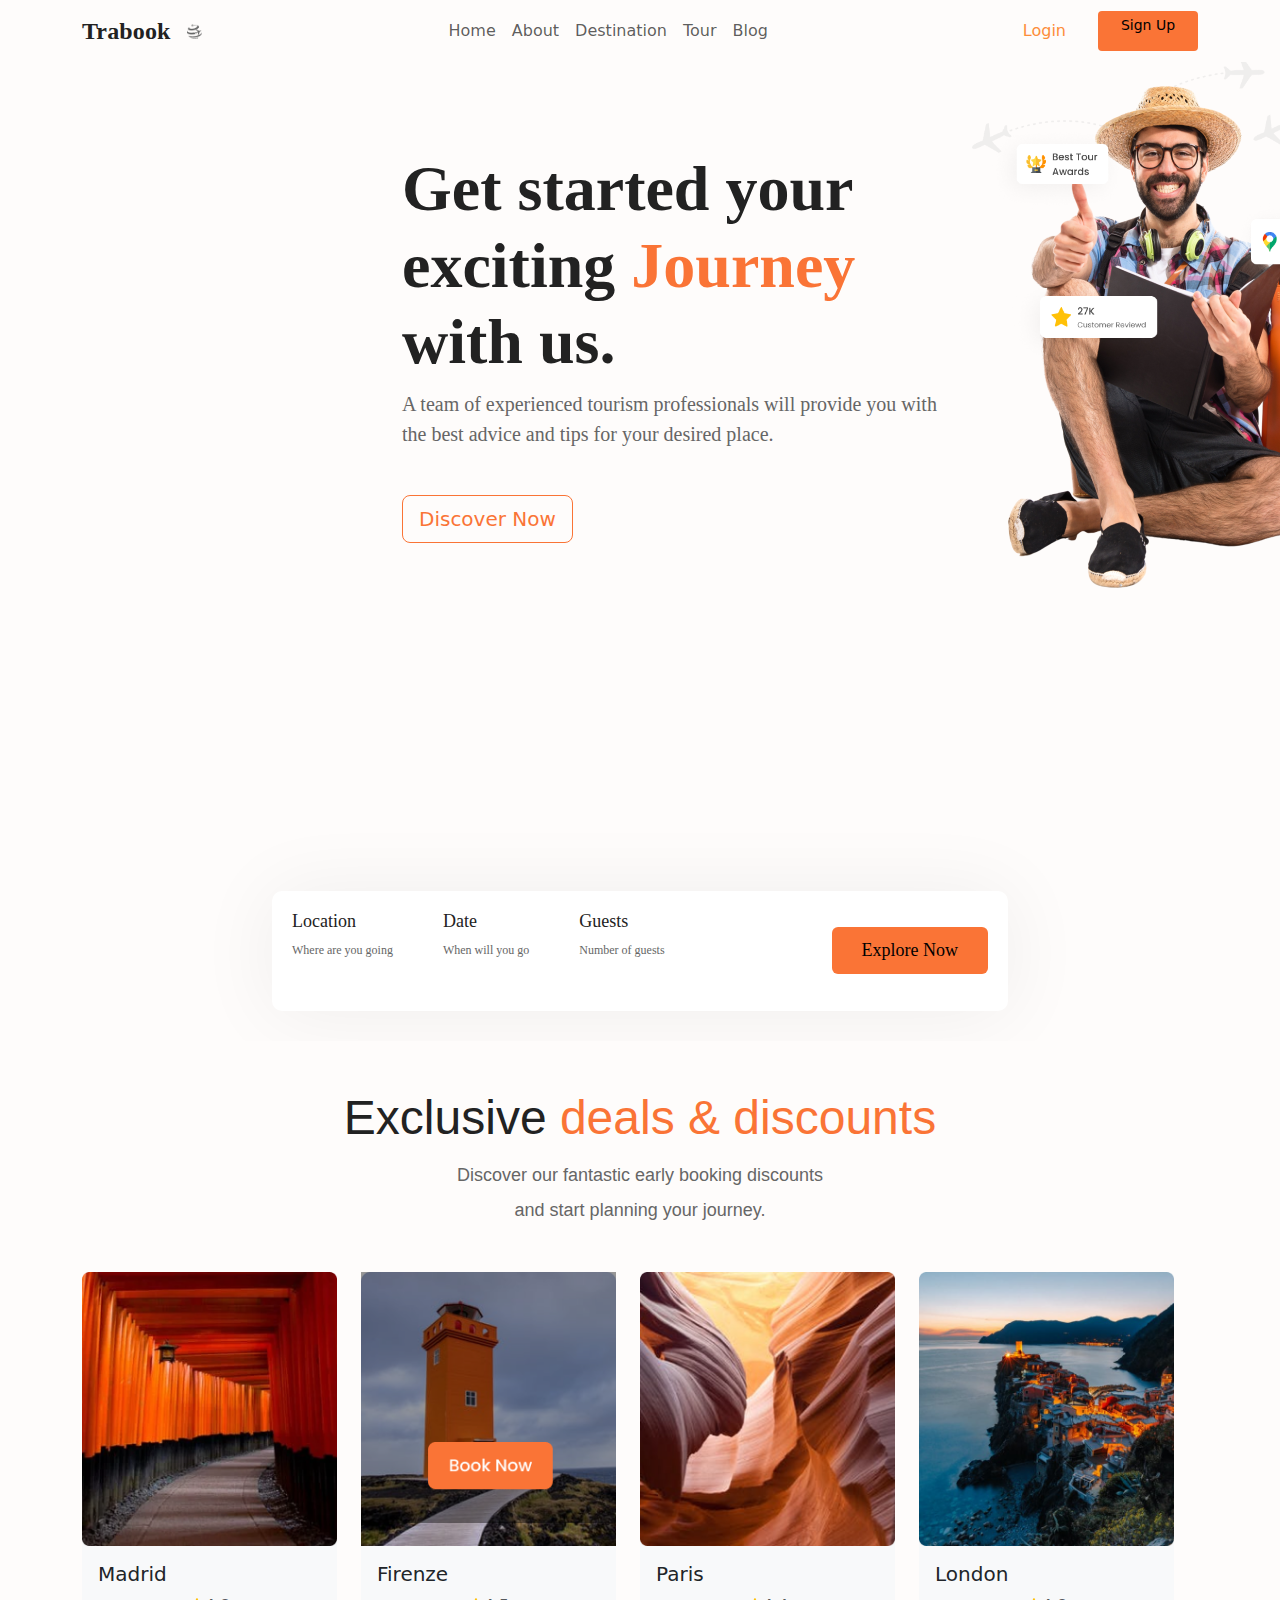
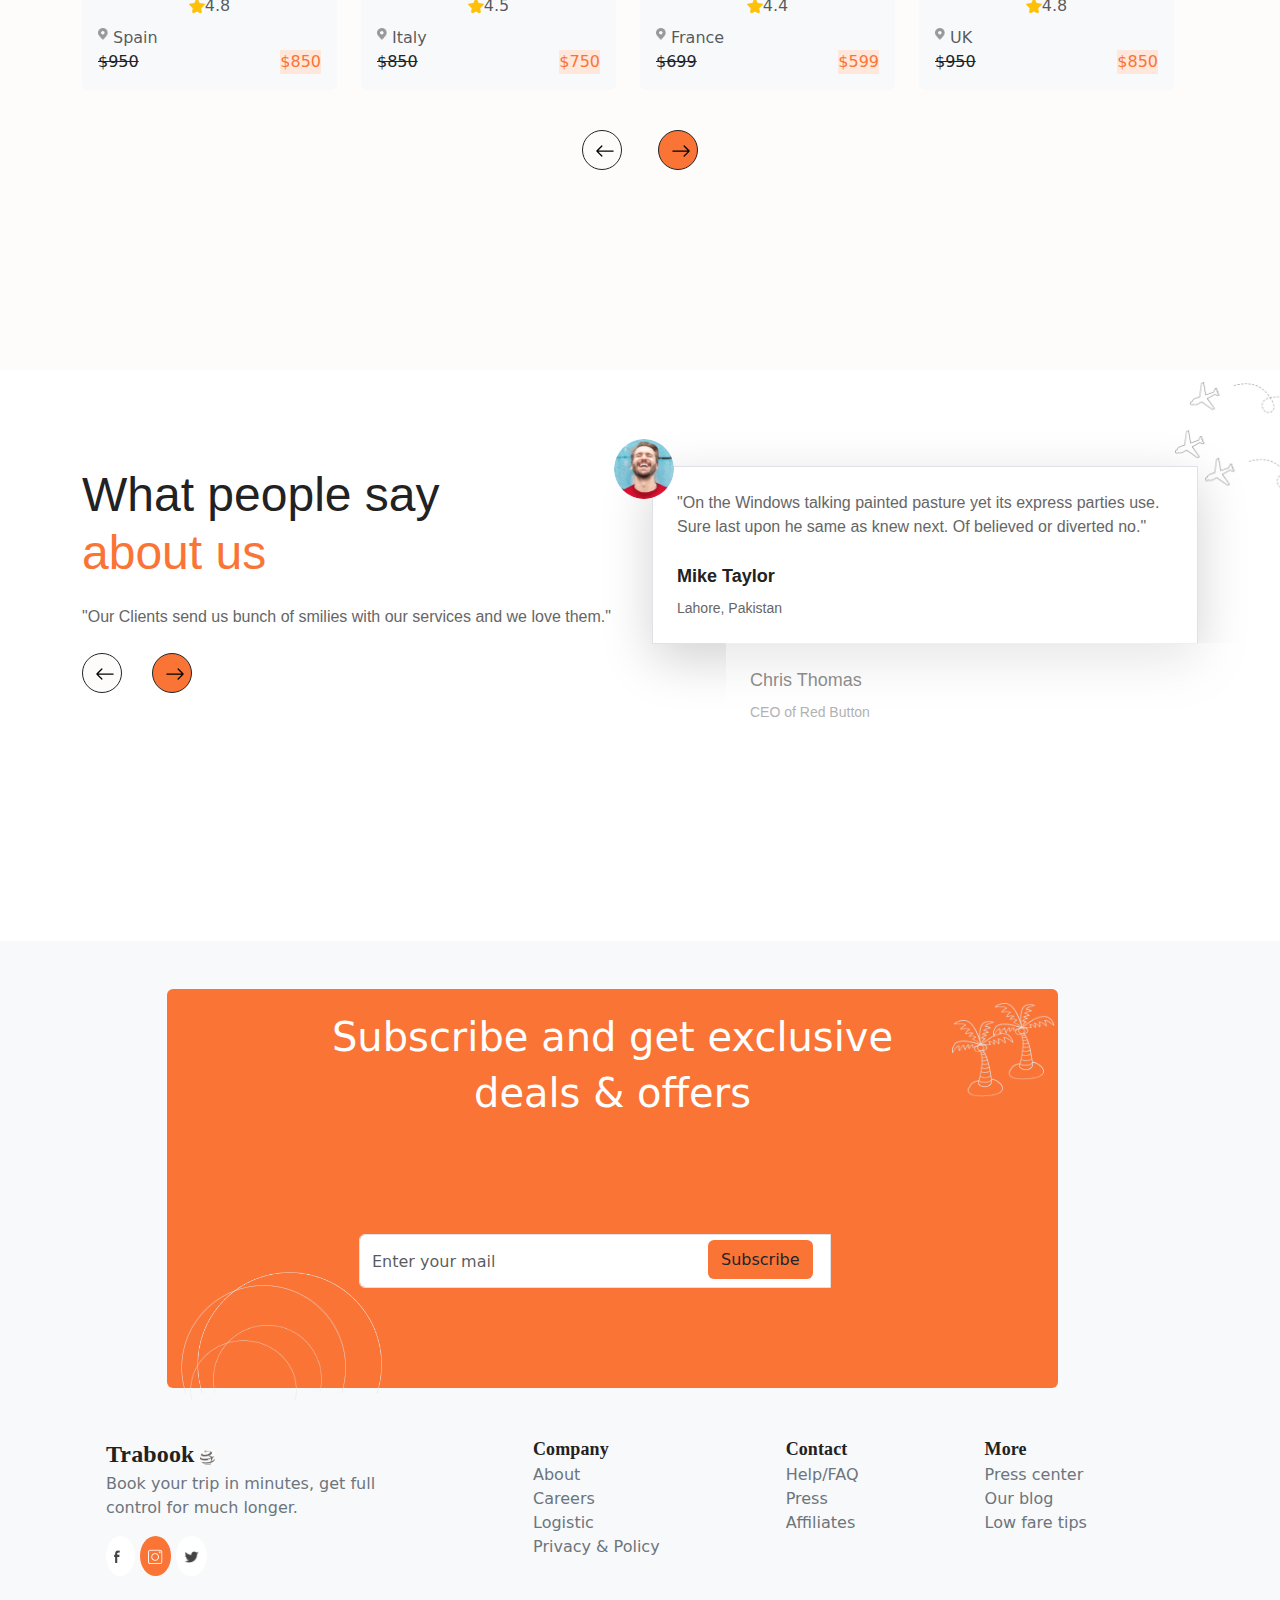
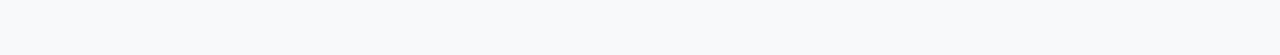
==== commit 8819b51f: "refractoring" ====
--- a/JAndres/Index.html
+++ b/JAndres/Index.html
@@ -19,7 +19,7 @@
         font-size: 24px;
         letter-spacing: 0.006em;
         color: #222222;">Trabook</a>
-		<img class="vector" src="/img/Vector.png" alt="Vector" style="
+		<img class="vector" src="/../JAndres/img/Vector.png" alt="Vector" style="
 		width: 15px;
     	height: 15px;
     	background: #fefcfb;">
@@ -62,12 +62,12 @@
 			<div class="background-overlay" style="position: absolute;
 			width: 25%;
 			height: 30%;
-			background-image: url(/img/touristbg.png);
+			background-image: url(/../JAndres/img/touristbg.png);
 			background-size: cover;
 			background-position: center;
 			opacity: 1.0;
         	"></div>
-          <img src="/img/tourist-with-thumb-up__1_-removebg 1.png" style="max-width: 100%; margin: 20px;" alt="Tourist" class="img-fluid">
+          <img src="../JAndres/../JAndres/img/tourist-with-thumb-up__1_-removebg 1.png" style="max-width: 100%; margin: 20px;" alt="Tourist" class="img-fluid">
 
         </div>
       </div>
@@ -118,15 +118,15 @@
         <div class="row">
             <div class="col-lg-3 mb-4">
                 <div class="card bg-light border-0">
-                    <img src="img/Image(1).png" class="card-img-top" alt="...">
+                    <img src="../JAndres/img/Image(1).png" class="card-img-top" alt="...">
                     <div class="card-body">
                         <h5 class="card-title">Madrid</h5>
                         <div class="d-flex align-items-center justify-content-center">
-                            <img src="img/star.png" alt="Star" class="mr-1">
+                            <img src="../JAndres/img/star.png" alt="Star" class="mr-1">
                             <span class="font-weight-bold text-muted">4.8</span>
                         </div>
 						<div class="d-flex align-items-center justify-content-left">
-							<img src="img/Vector(1).png" alt="vector-point" class="mr-3" style="margin-right: 5px; width: 10px;">
+							<img src="../JAndres/img/Vector(1).png" alt="vector-point" class="mr-3" style="margin-right: 5px; width: 10px;">
 							<p class="card-text text-muted mt-2">Spain</p>
 							</div>
                         <div class="d-flex justify-content-between align-items-center">                           
@@ -142,20 +142,20 @@
 					<div class="background-overlay" style="position: absolute;
 					width: 100%;
 					height: 60%;
-					background-image: url(/img/Hover\ effect.png);
+					background-image: url(/../JAndres/img/Hover\ effect.png);
 					background-size: cover;
 					background-position: center;
 					opacity: 1.0;
 					"></div>
-                    <img src="img/Image(2).png" class="card-img-top" alt="...">
+                    <img src="../JAndres/img/Image(2).png" class="card-img-top" alt="...">
                     <div class="card-body">
                         <h5 class="card-title">Firenze</h5>
                         <div class="d-flex align-items-center justify-content-center">
-                            <img src="img/star.png" alt="Star" class="mr-1">
+                            <img src="../JAndres/img/star.png" alt="Star" class="mr-1">
                             <span class="font-weight-bold text-muted">4.5</span>
                         </div>
 						<div class="d-flex align-items-center justify-content-left">
-							<img src="img/Vector(1).png" alt="vector-point" class="mr-3" style="margin-right: 5px; width: 10px;">
+							<img src="../JAndres/img/Vector(1).png" alt="vector-point" class="mr-3" style="margin-right: 5px; width: 10px;">
 							<p class="card-text text-muted mt-2">Italy</p>
 							</div>
                         <div class="d-flex justify-content-between align-items-center">
@@ -168,15 +168,15 @@
             </div>
             <div class="col-lg-3 mb-4">
                 <div class="card bg-light border-0">
-                    <img src="img/Image(3).png" class="card-img-top" alt="...">
+                    <img src="../JAndres/img/Image(3).png" class="card-img-top" alt="...">
                     <div class="card-body">
                         <h5 class="card-title">Paris</h5>
                         <div class="d-flex align-items-center justify-content-center">
-                            <img src="img/star.png" alt="Star" class="mr-1">
+                            <img src="../JAndres/img/star.png" alt="Star" class="mr-1">
                             <span class="font-weight-bold text-muted">4.4</span>
                         </div>
 						<div class="d-flex align-items-center justify-content-left">
-							<img src="img/Vector(1).png" alt="vector-point" class="mr-3" style="margin-right: 5px; width: 10px;">
+							<img src="../JAndres/img/Vector(1).png" alt="vector-point" class="mr-3" style="margin-right: 5px; width: 10px;">
 							<p class="card-text text-muted mt-2">France</p>
 							</div>
                         <div class="d-flex justify-content-between align-items-center">     
@@ -189,15 +189,15 @@
             </div>
             <div class="col-lg-3 mb-4">
                 <div class="card bg-light border-0">
-                    <img src="img/Image(4).png" class="card-img-top" alt="...">
+                    <img src="../JAndres/img/Image(4).png" class="card-img-top" alt="...">
                     <div class="card-body">
                        <h5 class="card-title">London</h5>
                         <div class="d-flex align-items-center justify-content-center"> 
-                            <img src="img/star.png" alt="Star" class="mr-1">
+                            <img src="../JAndres/img/star.png" alt="Star" class="mr-1">
                             <span class="font-weight-bold text-muted">4.8</span>
                         </div>
 						<div class="d-flex align-items-center justify-content-left">
-						<img src="img/Vector(1).png" alt="vector-point" class="mr-3" style="margin-right: 5px; width: 10px;">
+						<img src="../JAndres/img/Vector(1).png" alt="vector-point" class="mr-3" style="margin-right: 5px; width: 10px;">
                         <p class="card-text text-muted mt-2">UK</p>
 						</div>
                         <div class="d-flex justify-content-between align-items-center">
@@ -213,10 +213,10 @@
         <div class="row mt-3 mb-5" >
           <div class="col-12 text-center" style="margin-bottom: 200px;">
               <button class="btn btn-dark rounded-circle" style="width: 40px; height: 40px; margin-right: 30px; background-color: #FEFCFB;">
-                  <span> <img src="/img/arrow-left.svg" style=" width: 20px;"> </span>
+                  <span> <img src="/../JAndres/img/arrow-left.svg" style=" width: 20px;"> </span>
               </button>
               <button class="btn btn-dark rounded-circle" style="width: 40px; height: 40px; background-color: #FA7436;">
-                <span > <img src="/img/arrow-right.svg" style=" width: 20px; color: #FFFFFF;"> </span>
+                <span > <img src="/../JAndres/img/arrow-right.svg" style=" width: 20px; color: #FFFFFF;"> </span>
               </button>
           </div>
         </div>
@@ -237,12 +237,12 @@
               <div class="d-flex">
                   <div class="slider-buttons mr-2">
                     <button class="btn btn-dark rounded-circle" style="width: 40px; height: 40px; margin-right: 30px; background-color: #FEFCFB;">
-                      <span> <img src="/img/arrow-left.svg" style=" width: 20px;"> </span>
+                      <span> <img src="/../JAndres/img/arrow-left.svg" style=" width: 20px;"> </span>
                   </button>
                   </div>
                   <div class="slider-buttons">
                     <button class="btn btn-dark rounded-circle" style="width: 40px; height: 40px; background-color: #FA7436;">
-                      <span > <img src="/img/arrow-right.svg" style=" width: 20px; color: #FFFFFF;"> </span>
+                      <span > <img src="/../JAndres/img/arrow-right.svg" style=" width: 20px; color: #FFFFFF;"> </span>
                     </button>
                   </div>
               </div>
@@ -250,7 +250,7 @@
           <div class="col-lg-6">
               <div class="testimonial-box bg-white border rounded-lg shadow-lg position-relative">
                 <div class="rounded-image">
-                  <img src="/img/testimonial1.png" alt="Testimonial Image" class="rounded-circle" style="position: absolute; left: -39px; top: -28px; width: 60px; height: 60px;">
+                  <img src="/../JAndres/img/testimonial1.png" alt="Testimonial Image" class="rounded-circle" style="position: absolute; left: -39px; top: -28px; width: 60px; height: 60px;">
               </div>
                   <div class="testimonial-client-1 p-4">
                       <p class="font-weight-normal mb-4" style="font-family: 'Roboto', sans-serif; font-size: 16px; color: #666666;">
@@ -263,7 +263,7 @@
                       <p class="font-weight-bold mb-2" style="font-family: 'Poppins', sans-serif; font-size: 18px; color: #222222;">Chris Thomas</p>
                       <p class="font-weight-normal mb-0" style="font-family: 'Poppins', sans-serif; font-size: 14px; color: #666666;">CEO of Red Button</p>
                   </div>
-                  <img src="/img/Element.png" alt="Element Image" style="    position: absolute;
+                  <img src="/../JAndres/img/Element.png" alt="Element Image" style="    position: absolute;
                   width: 159px;
                   height: 186px;
                   right: -137px;
@@ -299,38 +299,38 @@
                       height: 39px;
                       ">Subscribe</button>
                   </div>
-                                  <img src="/img/Vector palma.png" alt="Vector Palma" style="position: absolute;
+                                  <img src="/../JAndres/img/Vector palma.png" alt="Vector Palma" style="position: absolute;
                                     right: 20px;
                                     top: -113px;
                                     bottom: 27px;
                                     width: 62px;
                                     height: 77px;">
 
-                                  <img src="/img/Vector palma.png" alt="Vector Palma" style="position: absolute;
+                                  <img src="/../JAndres/img/Vector palma.png" alt="Vector Palma" style="position: absolute;
                                     right: -21px;
                                     top: -130px;
                                     bottom: 211px;
                                     width: 62px;
                                     height: 77px;">
-                                  <img src="/img/Ellipse 19.png" alt="Vector Palma" style="    position: absolute;
+                                  <img src="/../JAndres/img/Ellipse 19.png" alt="Vector Palma" style="    position: absolute;
                                   top: 207px;
                                   bottom: 244px;
                                   width: 107px;
                                   height: 60px;"> 
-                                  <img src="/img/Ellipse 20.png" alt="Vector Palma" style="position: absolute;
+                                  <img src="/../JAndres/img/Ellipse 20.png" alt="Vector Palma" style="position: absolute;
                                   bottom: 247px;
                                   bottom: -105px;
                                   height: 57px;
                                   height: 68px;
                                   right: 712px;">
 
-                                  <img src="/img/Ellipse 22.png" alt="Vector Palma" style="position: absolute;
+                                  <img src="/../JAndres/img/Ellipse 22.png" alt="Vector Palma" style="position: absolute;
                                  
                                   bottom: -105px;
                                   height: 108px;
                                   right: 688px;"> 
 
-                                  <img src="/img/Ellipse 22.png" alt="Vector Palma" style="position: absolute;
+                                  <img src="/../JAndres/img/Ellipse 22.png" alt="Vector Palma" style="position: absolute;
                                   bottom: -105px;
                                   height: 121px;
                                   right: 652px;">         
@@ -351,7 +351,7 @@
                     font-size: 24px;
                     letter-spacing: 0.006em;
                     color: #222222;">Trabook</a>
-                <img class="vector" src="/img/Vector.png" alt="Vector" style="
+                <img class="vector" src="/../JAndres/img/Vector.png" alt="Vector" style="
                 width: 15px;
                   height: 15px;
                   background: #fefcfb;"></div>
@@ -361,13 +361,13 @@
                 width: 29px;
                 background-color: #FFFFFF;
             ">
-                  <span> <img src="/img/Facebook Icon.png" style=" width: 6px;"> </span>
+                  <span> <img src="/../JAndres/img/Facebook Icon.png" style=" width: 6px;"> </span>
                 </div>
                 <div class="rounded-circle bg-ligh text-white d-inline-block p-2 mr-2" style="background-color: #FA7436;">
-                  <span> <img src="/img/instagram 1.png" style=" width: 15px;"> </span>
+                  <span> <img src="/../JAndres/img/instagram 1.png" style=" width: 15px;"> </span>
                 </div>
                 <div class="rounded-circle bg-ligh text-white d-inline-block p-2" style="background-color: #FFFFFF;">
-                  <span> <img src="/img/Twitter.png" style= "width: 15px;"> </span>
+                  <span> <img src="/../JAndres/img/Twitter.png" style= "width: 15px;"> </span>
                 </div>
               </div>
             </div>
